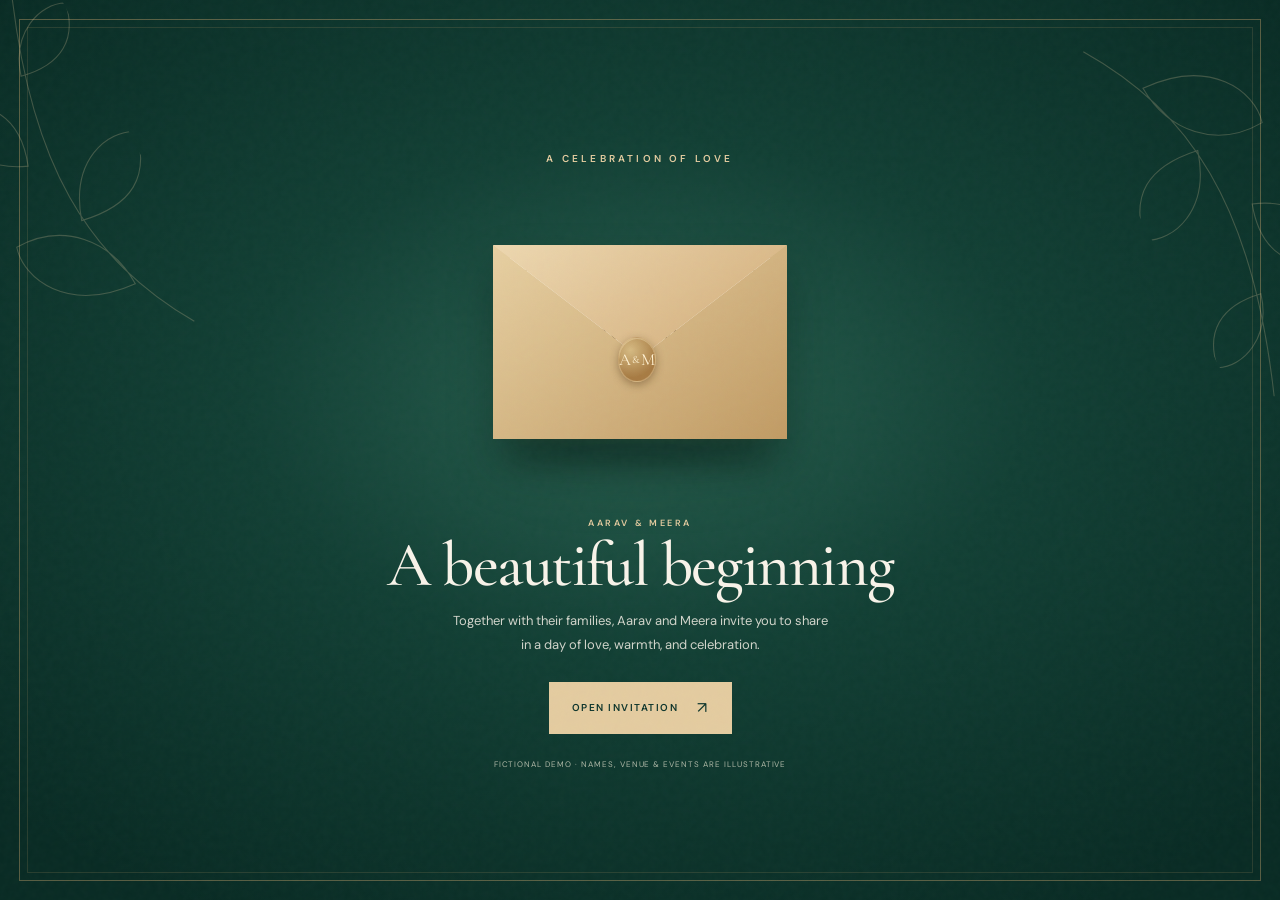
==== index.html @ 771c93e9 "first commit" ====
<!doctype html>
<html lang="en">
<head>
  <meta charset="UTF-8" />
  <meta name="viewport" content="width=device-width,initial-scale=1" />
  <meta name="theme-color" content="#123c32" />
  <meta name="description" content="A fictional luxury botanical wedding invitation demo for Aarav and Meera." />
  <title>Aarav &amp; Meera — Invitation Demo</title>
  <link rel="preconnect" href="https://fonts.googleapis.com" />
  <link rel="preconnect" href="https://fonts.gstatic.com" crossorigin />
  <link href="https://fonts.googleapis.com/css2?family=Cormorant+Garamond:ital,wght@0,400;0,500;0,600;1,400;1,500&family=DM+Sans:wght@400;500;600&display=swap" rel="stylesheet" />
  <link rel="stylesheet" href="styles.css" />
  <script src="script.js" defer></script>
</head>
<body>
  <div class="paper-grain" aria-hidden="true"></div>
  <main>
    <section class="intro" id="intro" aria-labelledby="intro-title">
      <div class="frame frame--outer" aria-hidden="true"></div><div class="frame frame--inner" aria-hidden="true"></div>
      <svg class="foliage foliage--left" viewBox="0 0 240 430" aria-hidden="true"><path d="M211 421C143 315 129 199 204 10M174 358c-77-4-102-57-93-90 55-2 91 38 93 90Zm-20-84c18-62 67-72 93-57-9 48-38 67-93 57Zm-24-76c-50-19-60-66-48-91 43 8 65 41 48 91Zm36-87c12-45 52-59 76-47-6 38-32 56-76 47Z" fill="none" stroke="currentColor" stroke-width="1.15"/></svg>
      <svg class="foliage foliage--right" viewBox="0 0 240 430" aria-hidden="true"><path d="M211 421C143 315 129 199 204 10M174 358c-77-4-102-57-93-90 55-2 91 38 93 90Zm-20-84c18-62 67-72 93-57-9 48-38 67-93 57Zm-24-76c-50-19-60-66-48-91 43 8 65 41 48 91Zm36-87c12-45 52-59 76-47-6 38-32 56-76 47Z" fill="none" stroke="currentColor" stroke-width="1.15"/></svg>
      <p class="eyebrow">A CELEBRATION OF LOVE</p>
      <div class="envelope-stage" aria-hidden="true"><div class="envelope" id="envelope"><div class="envelope-shadow"></div><div class="envelope-back"></div><div class="envelope-liner"></div><div class="letter"><div class="letter-inner"><span>THE WEDDING OF</span><strong>Aarav <i>&amp;</i> Meera</strong><small>12 · 12 · 2026</small><b>✦</b></div></div><div class="envelope-flap"></div><div class="envelope-front"></div><div class="wax-seal"><span>A</span><i>&amp;</i><span>M</span></div></div></div>
      <p class="intro-kicker">AARAV &amp; MEERA</p><h1 id="intro-title">A beautiful beginning</h1>
      <p class="intro-copy">Together with their families, Aarav and Meera invite you to share in a day of love, warmth, and celebration.</p>
      <button id="openBtn" class="button button--gold" type="button" aria-controls="invitation"><span>Open invitation</span><span class="button-arrow" aria-hidden="true">↗</span></button>
      <p class="demo-badge">Fictional demo · names, venue &amp; events are illustrative</p>
    </section>

    <section class="invitation" id="invitation" hidden aria-label="Fictional wedding invitation details">
      <header class="hero"><div class="hero-orbit" aria-hidden="true"></div><p class="eyebrow">WITH JOY IN OUR HEARTS</p><p class="hero-pretitle">THE WEDDING CELEBRATION OF</p><h2 tabindex="-1">Aarav <em>&amp;</em> Meera</h2><p class="hero-subtitle">joyfully invite you to celebrate a new beginning</p><div class="ornament" aria-hidden="true"><span></span>✦<span></span></div><p class="hero-date">SATURDAY · 12 DECEMBER 2026</p><p class="hero-venue">The Grand Courtyard <b>·</b> Jaipur, Rajasthan</p><a class="scroll-link" href="#details">Discover the celebration <span aria-hidden="true">↓</span></a></header>

      <section class="details" id="details" aria-labelledby="details-title"><div class="section-heading"><p class="eyebrow eyebrow--ink">SAVE THE DATE</p><h2 id="details-title">Counting down<br><i>to forever</i></h2></div><div class="countdown" aria-label="Countdown to fictional wedding day"><div><strong id="days">—</strong><span>Days</span></div><div><strong id="hours">—</strong><span>Hours</span></div><div><strong id="minutes">—</strong><span>Minutes</span></div><div><strong id="seconds">—</strong><span>Seconds</span></div></div><div class="detail-rule" aria-hidden="true"><span></span>✦<span></span></div>
        <div class="event-layout"><div class="event-intro"><p class="eyebrow eyebrow--ink">THE CELEBRATION</p><h3>An evening<br>in bloom.</h3><p>Gather with us beneath the Jaipur sky for a ceremony, a shared feast, and dancing into the night.</p><a class="button button--outline" href="https://www.google.com/maps/search/?api=1&amp;query=Jaipur+Rajasthan" target="_blank" rel="noopener noreferrer">View venue location <span aria-hidden="true">↗</span></a><p class="demo-note">Demo map opens a Jaipur search, not a confirmed venue.</p></div>
          <ol class="schedule" aria-label="Fictional event schedule"><li><time datetime="2026-12-12T15:30:00+05:30">03:30 PM</time><div><span class="schedule-mark" aria-hidden="true">✦</span><h4>Welcome refreshments</h4><p>The Courtyard Entrance</p></div></li><li><time datetime="2026-12-12T16:00:00+05:30">04:00 PM</time><div><span class="schedule-mark" aria-hidden="true">✿</span><h4>Wedding ceremony</h4><p>Garden Pavilion</p></div></li><li><time datetime="2026-12-12T19:00:00+05:30">07:00 PM</time><div><span class="schedule-mark" aria-hidden="true">✧</span><h4>Dinner &amp; dancing</h4><p>The Grand Courtyard</p></div></li></ol>
        </div>
      </section>
      <section class="rsvp" id="rsvp" aria-labelledby="rsvp-title"><svg class="rsvp-foliage" viewBox="0 0 240 430" aria-hidden="true"><path d="M211 421C143 315 129 199 204 10M174 358c-77-4-102-57-93-90 55-2 91 38 93 90Zm-20-84c18-62 67-72 93-57-9 48-38 67-93 57Zm-24-76c-50-19-60-66-48-91 43 8 65 41 48 91Zm36-87c12-45 52-59 76-47-6 38-32 56-76 47Z" fill="none" stroke="currentColor" stroke-width="1.15"/></svg><div class="rsvp-copy"><p class="eyebrow">KINDLY REPLY</p><h2 id="rsvp-title">Will you join us?</h2><p>We would be honoured to celebrate this beautiful moment with you.</p></div>
        <form id="rsvpForm" novalidate><div class="field"><label for="guestName">Your name</label><input id="guestName" name="guestName" autocomplete="name" placeholder="Enter your full name" maxlength="80" required /></div><div class="field"><label for="attendance">Attendance</label><select id="attendance" name="attendance" required><option value="">Select an option</option><option value="yes">Joyfully accepts</option><option value="no">Regretfully declines</option></select></div><div class="field"><label for="guestCount">Number of guests</label><select id="guestCount" name="guestCount"><option value="1">1 guest</option><option value="2">2 guests</option><option value="3">3 guests</option><option value="4">4 guests</option></select></div><button class="button button--gold" type="submit">Send demo RSVP <span aria-hidden="true">↗</span></button><p id="rsvpStatus" class="rsvp-status" aria-live="polite"></p><p class="demo-note demo-note--light">Demo only: confirmation appears in this browser. No RSVP is sent or stored.</p></form>
      </section>
      <footer><span>Made with love</span><strong>A <i>&amp;</i> M</strong><p>INVITATION CONCEPT · FICTIONAL DEMO CONTENT</p></footer>
    </section>
  </main>
</body>
</html>
---- styles.css ----
:root{--emerald-950:#092b24;--emerald-900:#0e352c;--emerald-800:#123f34;--ivory:#f8f3e9;--ink:#17362e;--ink-soft:#52655d;--gold:#c5a36b;--gold-pale:#e4cca0;--gold-deep:#98733e;--line:rgba(197,163,107,.42);--display:'Cormorant Garamond',Georgia,serif;--sans:'DM Sans',system-ui,sans-serif}*{box-sizing:border-box}html{scroll-behavior:smooth}body{min-width:320px;margin:0;background:var(--emerald-950);color:var(--ivory);font-family:var(--sans);overflow-x:hidden}button,input,select{font:inherit}button{cursor:pointer}button:focus-visible,a:focus-visible,input:focus-visible,select:focus-visible{outline:2px solid var(--gold-pale);outline-offset:4px}.paper-grain{background-image:url("data:image/svg+xml,%3Csvg viewBox='0 0 180 180' xmlns='http://www.w3.org/2000/svg'%3E%3Cfilter id='n'%3E%3CfeTurbulence type='fractalNoise' baseFrequency='.72' numOctaves='3' stitchTiles='stitch'/%3E%3C/filter%3E%3Crect width='100%25' height='100%25' filter='url(%23n)' opacity='.18'/%3E%3C/svg%3E");inset:0;opacity:.14;pointer-events:none;position:fixed;z-index:10}.intro{align-items:center;background:radial-gradient(ellipse 70% 65% at 50% 44%,#28604f 0%,var(--emerald-800) 44%,var(--emerald-950) 100%);display:flex;flex-direction:column;justify-content:center;min-height:100svh;overflow:hidden;padding:54px 26px 34px;position:relative;text-align:center}.frame{border:1px solid var(--line);inset:19px;pointer-events:none;position:absolute}.frame--inner{border-color:rgba(197,163,107,.16);inset:27px}.foliage{color:#e4cca0;opacity:.24;position:absolute;top:-21px;width:230px}.foliage--left{left:-88px;transform:rotate(-27deg)}.foliage--right{right:-88px;transform:rotate(152deg)}.eyebrow{color:var(--gold-pale);font-size:10px;font-weight:600;letter-spacing:.32em;line-height:1.5;margin:0;text-transform:uppercase}.envelope-stage{display:grid;height:325px;margin:5px 0 4px;perspective:1200px;place-items:center;width:min(440px,94vw);z-index:1}.envelope{filter:drop-shadow(0 26px 22px rgba(1,20,15,.35));height:194px;position:relative;transform-style:preserve-3d;transition:transform 1.1s cubic-bezier(.2,.8,.2,1);width:294px}.envelope-shadow{background:rgba(0,15,11,.3);border-radius:50%;bottom:-24px;filter:blur(10px);height:20px;left:8%;position:absolute;width:84%;transition:opacity .55s}.envelope-back{background:linear-gradient(135deg,#d7bd8f 0%,#b6915c 100%);border-radius:3px;inset:0;position:absolute}.envelope-liner{background:linear-gradient(135deg,#e9d4ac,#be9964);clip-path:polygon(0 0,100% 0,50% 67%);inset:0;position:absolute}.letter{background:var(--ivory);bottom:10px;box-shadow:0 5px 16px rgba(66,44,17,.22);display:grid;height:173px;left:17px;place-items:center;position:absolute;right:17px;transform:translateZ(2px);transition:transform 1.15s .38s cubic-bezier(.22,.8,.17,1);z-index:2}.letter-inner{align-items:center;border:1px solid rgba(151,111,59,.52);color:#4e402d;display:flex;flex-direction:column;gap:8px;height:84%;justify-content:center;padding:10px;width:89%}.letter-inner span,.letter-inner small{font-size:8px;letter-spacing:.2em}.letter-inner strong{font-family:var(--display);font-size:29px;font-weight:500;line-height:.85;white-space:nowrap}.letter-inner i,footer i{color:var(--gold-deep);font-style:normal}.letter-inner b{color:var(--gold-deep);font-size:10px;font-weight:400}.envelope-front{background:linear-gradient(143deg,#e7d0a2,#c19b64);clip-path:polygon(0 0,50% 58%,100% 0,100% 100%,0 100%);inset:0;position:absolute;z-index:4}.envelope-flap{backface-visibility:hidden;background:linear-gradient(145deg,#edd8b0,#ca9f68);clip-path:polygon(0 0,100% 0,50% 58%);inset:0;position:absolute;transform-origin:top;transition:transform .78s cubic-bezier(.3,.72,.2,1),z-index 0s .5s;z-index:5}.wax-seal{align-items:center;background:radial-gradient(circle at 32% 28%,#d6ba82,#a77b43 70%);border:1px solid rgba(255,236,193,.3);border-radius:50%;box-shadow:0 3px 8px rgba(68,43,15,.4),inset 0 1px rgba(255,241,202,.35);color:#fff1d1;display:flex;font-family:var(--display);font-size:17px;gap:1px;height:45px;justify-content:center;left:calc(50% - 22px);position:absolute;top:92px;transition:opacity .24s,transform .5s;z-index:6}.wax-seal i{font-size:11px;font-style:normal}.envelope.open{transform:translateY(34px) rotateX(2deg)}.envelope.open .envelope-flap{transform:rotateX(180deg);z-index:1}.envelope.open .wax-seal{opacity:0;transform:scale(.75)}.envelope.open .letter{transform:translate3d(0,-126px,20px)}.envelope.open .envelope-shadow{opacity:.6}.intro-kicker{color:var(--gold-pale);font-size:9px;font-weight:600;letter-spacing:.29em;margin:0 0 8px}.intro h1,.hero h2,.section-heading h2,.rsvp h2,.event-intro h3{font-family:var(--display);font-weight:500}.intro h1{font-size:clamp(39px,6vw,63px);letter-spacing:-.025em;line-height:.9;margin:0}.intro-copy{color:rgba(248,243,233,.83);font-size:13px;line-height:1.85;margin:15px auto 25px;max-width:382px}.button{align-items:center;border:1px solid var(--gold-pale);display:inline-flex;font-size:10px;font-weight:600;gap:19px;justify-content:center;letter-spacing:.15em;min-height:52px;padding:13px 22px;text-decoration:none;text-transform:uppercase;transition:background .25s,color .25s,transform .25s}.button:hover{transform:translateY(-3px)}.button--gold{background:var(--gold-pale);color:var(--emerald-900)}.button--gold:hover{background:#f1dbaf}.button-arrow{font-size:16px;font-weight:400;line-height:0}.demo-badge{color:rgba(224,224,204,.76);font-size:8px;letter-spacing:.12em;margin:25px 0 0;text-transform:uppercase}.invitation{animation:invitation-in .65s ease-out both}@keyframes invitation-in{from{opacity:0;transform:translateY(10px)}to{opacity:1;transform:translateY(0)}}.hero{align-items:center;background:radial-gradient(ellipse at 50% 43%,#285e4e 0%,var(--emerald-800) 47%,var(--emerald-950) 100%);display:flex;flex-direction:column;isolation:isolate;justify-content:center;min-height:100svh;overflow:hidden;padding:100px 30px 74px;position:relative;text-align:center}.hero:before{border:1px solid var(--line);content:"";inset:22px;pointer-events:none;position:absolute}.hero-orbit{border:1px solid rgba(223,198,148,.18);border-radius:50%;height:min(700px,80vw);position:absolute;width:min(700px,80vw);z-index:-1}.hero-orbit:after,.hero-orbit:before{border:1px solid rgba(223,198,148,.12);border-radius:50%;content:"";inset:9%;position:absolute}.hero .eyebrow{margin-bottom:46px}.hero-pretitle{color:var(--gold-pale);font-size:9px;letter-spacing:.3em;margin:0}.hero h2{font-size:clamp(65px,11vw,148px);letter-spacing:-.055em;line-height:.78;margin:19px 0 14px}.hero h2 em{color:var(--gold);font-style:normal;font-weight:400}.hero-subtitle{font-family:var(--display);font-size:clamp(20px,2.3vw,28px);font-style:italic;margin:0}.ornament,.detail-rule{align-items:center;color:var(--gold);display:flex;gap:12px;margin:32px 0}.ornament span,.detail-rule span{background:currentColor;height:1px;width:47px}.hero-date{font-size:11px;font-weight:600;letter-spacing:.19em;margin:0}.hero-venue{color:rgba(248,243,233,.78);font-size:13px;margin:11px 0 0}.hero-venue b{color:var(--gold);font-size:17px;padding:0 5px}.scroll-link{color:var(--gold-pale);font-size:10px;letter-spacing:.18em;margin-top:55px;text-decoration:none;text-underline-offset:7px;text-transform:uppercase}.scroll-link span{font-size:14px;margin-left:5px}.details{background:var(--ivory);color:var(--ink);padding:116px max(25px,calc((100vw - 1120px)/2)) 108px}.section-heading{text-align:center}.eyebrow--ink{color:var(--gold-deep)}.section-heading h2{font-size:clamp(45px,6vw,73px);letter-spacing:-.035em;line-height:.78;margin:17px 0 0}.section-heading h2 i{color:var(--gold-deep);font-weight:400}.countdown{display:grid;gap:clamp(9px,3.6vw,52px);grid-template-columns:repeat(4,1fr);margin:58px auto 47px;max-width:760px}.countdown div{align-items:center;display:flex;flex-direction:column;gap:10px;min-width:0}.countdown strong{font-family:var(--display);font-size:clamp(43px,7.2vw,81px);font-weight:500;line-height:.7}.countdown span{font-size:9px;font-weight:600;letter-spacing:.16em;text-transform:uppercase}.detail-rule{color:var(--gold-deep);justify-content:center;margin:0 auto 79px}.detail-rule span{width:54px}.event-layout{align-items:center;display:grid;gap:clamp(45px,8vw,120px);grid-template-columns:minmax(220px,.85fr) minmax(320px,1.15fr);max-width:950px;margin:auto}.event-intro h3{font-size:clamp(42px,5.1vw,63px);letter-spacing:-.04em;line-height:.78;margin:13px 0 22px}.event-intro>p:not(.demo-note){color:var(--ink-soft);font-size:13px;line-height:1.8;margin:0 0 27px;max-width:310px}.button--outline{border-color:rgba(45,67,53,.65);color:var(--ink);font-size:9px;gap:15px}.button--outline:hover{background:var(--emerald-800);border-color:var(--emerald-800);color:var(--ivory)}.demo-note{color:#867963;font-size:10px;line-height:1.6;margin:14px 0 0}.schedule{border-left:1px solid rgba(159,119,65,.43);list-style:none;margin:0;padding:0 0 0 31px}.schedule li{align-items:flex-start;display:grid;gap:22px;grid-template-columns:76px 1fr;padding:0 0 39px;position:relative}.schedule li:last-child{padding-bottom:0}.schedule li:before{background:var(--ivory);border:1px solid var(--gold-deep);border-radius:50%;content:"";height:9px;left:-36px;position:absolute;top:4px;width:9px}.schedule time{color:var(--gold-deep);font-size:10px;font-weight:600;letter-spacing:.08em;padding-top:3px}.schedule-mark{color:var(--gold-deep);font-size:15px}.schedule h4{font-family:var(--display);font-size:30px;font-weight:500;line-height:.95;margin:5px 0 7px}.schedule p{color:var(--ink-soft);font-size:12px;margin:0}.rsvp{background:radial-gradient(ellipse 78% 85% at 80% 36%,#245747,var(--emerald-900) 65%);isolation:isolate;overflow:hidden;padding:115px max(25px,calc((100vw - 940px)/2)) 121px;position:relative}.rsvp:before{border:1px solid var(--line);content:"";inset:23px;pointer-events:none;position:absolute}.rsvp-foliage{bottom:-178px;color:#dcbf86;opacity:.17;position:absolute;right:-69px;transform:rotate(-31deg);width:350px;z-index:-1}.rsvp-copy{text-align:center}.rsvp h2{font-size:clamp(49px,6vw,77px);letter-spacing:-.04em;line-height:.8;margin:17px 0 17px}.rsvp-copy>p:last-child{color:rgba(248,243,233,.8);font-size:13px;line-height:1.75;margin:0 auto;max-width:340px}.rsvp form{display:flex;flex-direction:column;gap:20px;margin:39px auto 0;max-width:450px}.field{display:flex;flex-direction:column;gap:9px;text-align:left}.field label{color:var(--gold-pale);font-size:9px;font-weight:600;letter-spacing:.16em;text-transform:uppercase}input,select{appearance:none;background:rgba(255,255,255,.055);border:1px solid rgba(226,206,165,.55);border-radius:0;color:var(--ivory);min-height:52px;outline-offset:3px;padding:13px 15px;width:100%}select{background-image:linear-gradient(45deg,transparent 50%,var(--gold-pale) 50%),linear-gradient(135deg,var(--gold-pale) 50%,transparent 50%);background-position:calc(100% - 19px) 22px,calc(100% - 14px) 22px;background-repeat:no-repeat;background-size:5px 5px,5px 5px;padding-right:38px}select option{background:var(--emerald-900);color:var(--ivory)}input::placeholder{color:rgba(248,243,233,.55)}form .button{margin-top:4px}.rsvp-status{color:#f4ddb1;font-size:12px;line-height:1.5;margin:0;min-height:18px;text-align:center}.demo-note--light{color:rgba(230,231,215,.7);margin:-6px auto 0;max-width:330px;text-align:center}footer{align-items:center;background:#08271f;display:flex;flex-direction:column;gap:10px;padding:54px 20px 67px;text-align:center}footer span{font-family:var(--display);font-size:21px;font-style:italic}footer strong{font-family:var(--display);font-size:59px;font-weight:400;line-height:1}footer p{color:rgba(225,229,211,.64);font-size:9px;letter-spacing:.15em;margin:7px 0 0}@media (max-width:600px){.intro{padding:48px 24px 26px}.frame{inset:12px}.frame--inner{inset:19px}.foliage{width:178px}.foliage--left{left:-78px}.foliage--right{right:-78px}.envelope-stage{height:297px;margin-top:-2px}.envelope{transform:scale(.89)}.envelope.open{transform:scale(.89) translateY(34px) rotateX(2deg)}.intro-copy{margin-bottom:21px}.demo-badge{line-height:1.7;margin-top:19px;max-width:265px}.hero{padding:90px 28px 63px}.hero:before{inset:14px}.hero-orbit{height:82vw;width:82vw}.hero .eyebrow{margin-bottom:35px}.hero-pretitle{font-size:8px}.hero h2{font-size:clamp(61px,19.5vw,86px);line-height:.76}.hero-subtitle{font-size:20px}.hero-date{font-size:9px;letter-spacing:.15em}.hero-venue{font-size:12px}.scroll-link{margin-top:44px}.details{padding:86px 22px}.countdown{gap:6px;margin:49px 0 42px}.countdown strong{font-size:clamp(40px,13vw,58px)}.countdown span{font-size:7px;letter-spacing:.12em}.detail-rule{margin-bottom:59px}.event-layout{grid-template-columns:1fr}.event-intro{text-align:center}.event-intro>p:not(.demo-note){margin-left:auto;margin-right:auto}.schedule{margin:4px 0 0;padding-left:26px}.schedule li{gap:13px;grid-template-columns:70px 1fr;padding-bottom:32px}.schedule li:before{left:-31px}.schedule h4{font-size:27px}.rsvp{padding:87px 24px 92px}.rsvp:before{inset:14px}.rsvp-foliage{bottom:-205px;right:-135px;width:315px}}@media (min-width:601px) and (max-width:850px){.event-layout{gap:55px}.details{padding-left:45px;padding-right:45px}}@media (min-width:1100px){.intro h1{font-size:63px}.envelope-stage{height:342px}.details{padding-top:135px;padding-bottom:128px}}@media (prefers-reduced-motion:reduce){html{scroll-behavior:auto}*,*:before,*:after{animation-duration:.01ms!important;animation-iteration-count:1!important;scroll-behavior:auto!important;transition-duration:.01ms!important}}[hidden]{display:none!important}
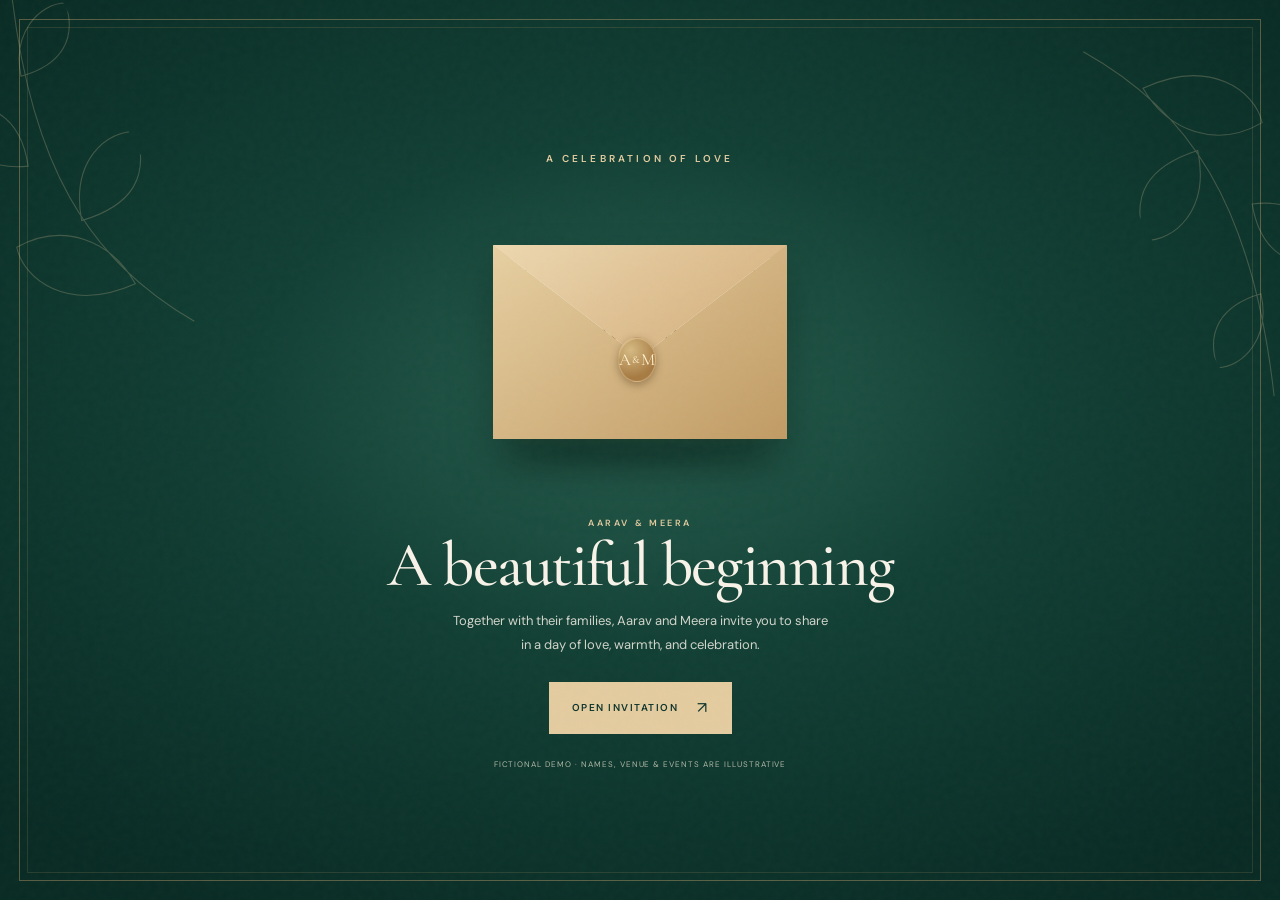
==== commit a6fc1dc4: "update animations and fixes" ====
--- a/index.html
+++ b/index.html
@@ -10,6 +10,7 @@
   <link rel="preconnect" href="https://fonts.gstatic.com" crossorigin />
   <link href="https://fonts.googleapis.com/css2?family=Cormorant+Garamond:ital,wght@0,400;0,500;0,600;1,400;1,500&family=DM+Sans:wght@400;500;600&display=swap" rel="stylesheet" />
   <link rel="stylesheet" href="styles.css" />
+  <link rel="stylesheet" href="envelope.css" />
   <script src="script.js" defer></script>
 </head>
 <body>
@@ -30,7 +31,7 @@
     <section class="invitation" id="invitation" hidden aria-label="Fictional wedding invitation details">
       <header class="hero"><div class="hero-orbit" aria-hidden="true"></div><p class="eyebrow">WITH JOY IN OUR HEARTS</p><p class="hero-pretitle">THE WEDDING CELEBRATION OF</p><h2 tabindex="-1">Aarav <em>&amp;</em> Meera</h2><p class="hero-subtitle">joyfully invite you to celebrate a new beginning</p><div class="ornament" aria-hidden="true"><span></span>✦<span></span></div><p class="hero-date">SATURDAY · 12 DECEMBER 2026</p><p class="hero-venue">The Grand Courtyard <b>·</b> Jaipur, Rajasthan</p><a class="scroll-link" href="#details">Discover the celebration <span aria-hidden="true">↓</span></a></header>
 
-      <section class="details" id="details" aria-labelledby="details-title"><div class="section-heading"><p class="eyebrow eyebrow--ink">SAVE THE DATE</p><h2 id="details-title">Counting down<br><i>to forever</i></h2></div><div class="countdown" aria-label="Countdown to fictional wedding day"><div><strong id="days">—</strong><span>Days</span></div><div><strong id="hours">—</strong><span>Hours</span></div><div><strong id="minutes">—</strong><span>Minutes</span></div><div><strong id="seconds">—</strong><span>Seconds</span></div></div><div class="detail-rule" aria-hidden="true"><span></span>✦<span></span></div>
+      <section class="details" id="details" aria-labelledby="details-title"><div class="section-heading"><p class="eyebrow eyebrow--ink">SAVE THE DATE</p><h2 id="details-title">Counting down<br><i>to forever</i></h2></div><div class="countdown" aria-label="Countdown to fictional wedding day"><div class="countdown-item"><strong id="days">—</strong><span>Days</span></div><div class="countdown-item"><strong id="hours">—</strong><span>Hours</span></div><div class="countdown-item"><strong id="minutes">—</strong><span>Minutes</span></div><div class="countdown-item"><strong id="seconds">—</strong><span>Seconds</span></div></div><div class="detail-rule" aria-hidden="true"><span></span>✦<span></span></div>
         <div class="event-layout"><div class="event-intro"><p class="eyebrow eyebrow--ink">THE CELEBRATION</p><h3>An evening<br>in bloom.</h3><p>Gather with us beneath the Jaipur sky for a ceremony, a shared feast, and dancing into the night.</p><a class="button button--outline" href="https://www.google.com/maps/search/?api=1&amp;query=Jaipur+Rajasthan" target="_blank" rel="noopener noreferrer">View venue location <span aria-hidden="true">↗</span></a><p class="demo-note">Demo map opens a Jaipur search, not a confirmed venue.</p></div>
           <ol class="schedule" aria-label="Fictional event schedule"><li><time datetime="2026-12-12T15:30:00+05:30">03:30 PM</time><div><span class="schedule-mark" aria-hidden="true">✦</span><h4>Welcome refreshments</h4><p>The Courtyard Entrance</p></div></li><li><time datetime="2026-12-12T16:00:00+05:30">04:00 PM</time><div><span class="schedule-mark" aria-hidden="true">✿</span><h4>Wedding ceremony</h4><p>Garden Pavilion</p></div></li><li><time datetime="2026-12-12T19:00:00+05:30">07:00 PM</time><div><span class="schedule-mark" aria-hidden="true">✧</span><h4>Dinner &amp; dancing</h4><p>The Grand Courtyard</p></div></li></ol>
         </div>
--- a/envelope.css
+++ b/envelope.css
@@ -0,0 +1,53 @@
+/* Keep the completed, scrollable invitation within the actual viewport at 320px. */
+html, body { min-width:0; }
+
+/* The envelope is a single, centered component. Only its own layers animate. */
+.envelope { transform-origin:50% 50%; }
+.envelope-back { z-index:1; }
+.envelope-liner { z-index:2; }
+.letter {
+  transform:translateY(0);
+  transition:transform .82s .72s cubic-bezier(.2,.78,.2,1), z-index 0s .72s;
+  z-index:3;
+}
+.envelope-front {
+  transform-origin:50% 100%;
+  transition:opacity .28s 1.45s ease, transform .52s 1.38s cubic-bezier(.22,.75,.2,1), z-index 0s 1.9s;
+  z-index:4;
+}
+.envelope-flap {
+  transform-origin:50% 0;
+  transition:transform .72s .08s cubic-bezier(.25,.75,.25,1), z-index 0s .8s;
+  z-index:6;
+}
+.wax-seal {
+  transition:opacity .2s ease, transform .32s cubic-bezier(.2,.8,.2,1);
+  z-index:7;
+}
+
+.envelope.open { transform:none; }
+.envelope.open .envelope-flap { transform:rotateX(180deg); z-index:1; }
+.envelope.open .wax-seal { opacity:0; transform:scale(.82); }
+.envelope.open .letter { transform:translateY(-122px); z-index:8; }
+.envelope.open .envelope-front { opacity:0; transform:translateY(26px); z-index:1; }
+.envelope.open .envelope-back,
+.envelope.open .envelope-liner { opacity:.2; transition:opacity .3s 1.42s ease; }
+.envelope.open .envelope-shadow { opacity:.48; transition:opacity .3s 1.42s ease; }
+
+/* Countdown cells use separate, stable line boxes for every number and label. */
+.countdown { align-items:start; gap:clamp(10px,3.6vw,52px); }
+.countdown .countdown-item { align-items:center; display:flex; flex-direction:column; gap:13px; min-width:0; text-align:center; }
+.countdown .countdown-item strong { display:block; font-variant-numeric:tabular-nums; line-height:1; min-height:1em; white-space:nowrap; }
+.countdown .countdown-item span { display:block; line-height:1.2; min-height:1.2em; white-space:nowrap; }
+
+@media (max-width:600px) {
+  .envelope.open { transform:scale(.89); }
+  .envelope.open .letter { transform:translateY(-122px); }
+  .countdown .countdown-item { gap:10px; }
+  .countdown .countdown-item strong { line-height:1.05; }
+  .countdown .countdown-item span { letter-spacing:.08em; line-height:1.3; }
+}
+
+@media (prefers-reduced-motion:reduce) {
+  .envelope.open .letter { transform:translateY(-122px); }
+}
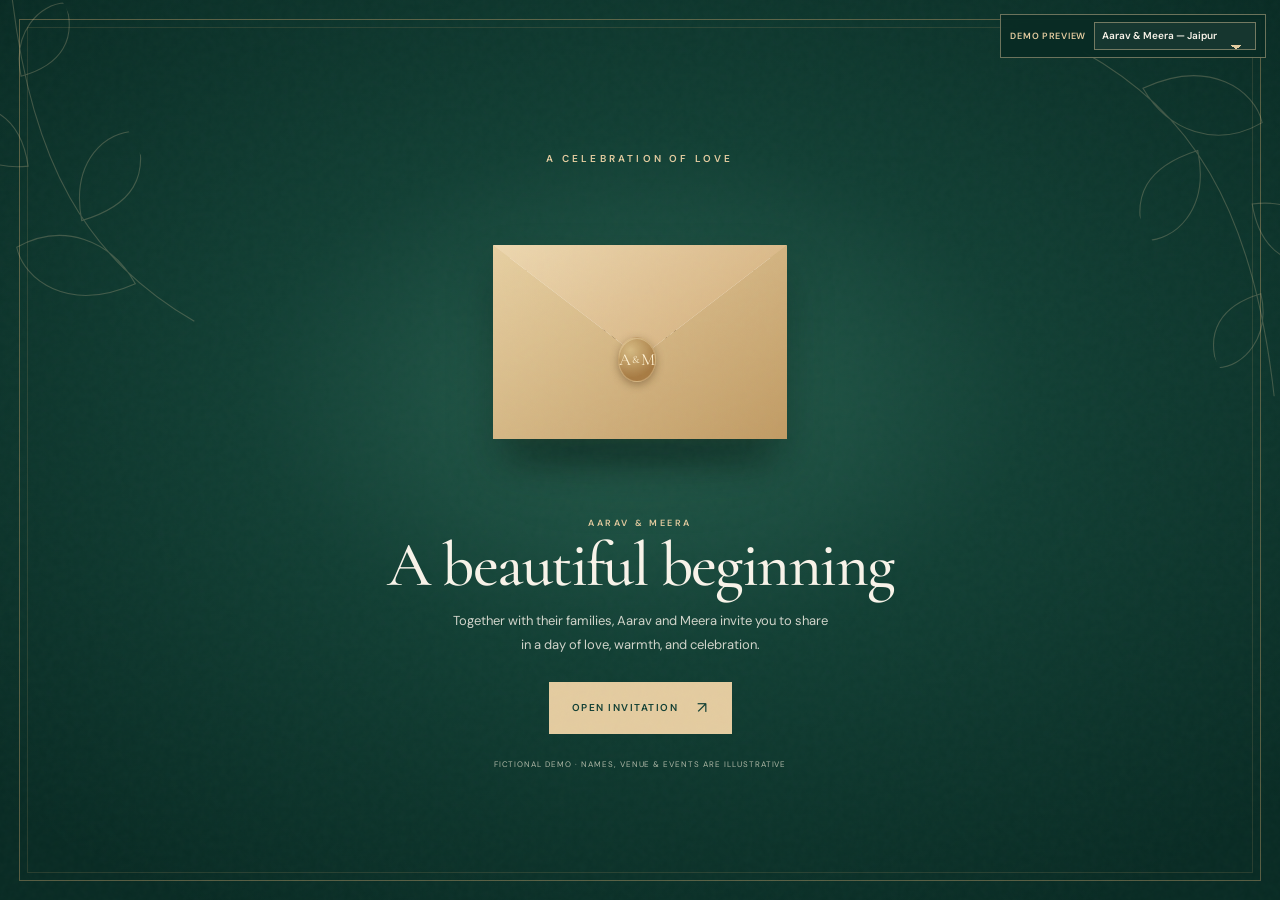
==== commit 32bab085: "update code for multiple user and database." ====
--- a/index.html
+++ b/index.html
@@ -1,5 +1,6 @@
 <!doctype html>
 <html lang="en">
+
 <head>
   <meta charset="UTF-8" />
   <meta name="viewport" content="width=device-width,initial-scale=1" />
@@ -8,39 +9,159 @@
   <title>Aarav &amp; Meera — Invitation Demo</title>
   <link rel="preconnect" href="https://fonts.googleapis.com" />
   <link rel="preconnect" href="https://fonts.gstatic.com" crossorigin />
-  <link href="https://fonts.googleapis.com/css2?family=Cormorant+Garamond:ital,wght@0,400;0,500;0,600;1,400;1,500&family=DM+Sans:wght@400;500;600&display=swap" rel="stylesheet" />
+  <link
+    href="https://fonts.googleapis.com/css2?family=Cormorant+Garamond:ital,wght@0,400;0,500;0,600;1,400;1,500&family=DM+Sans:wght@400;500;600&display=swap"
+    rel="stylesheet" />
   <link rel="stylesheet" href="styles.css" />
   <link rel="stylesheet" href="envelope.css" />
+  <link rel="stylesheet" href="config.css" />
+  <script src="invitation.config.js" defer></script>
   <script src="script.js" defer></script>
 </head>
+
 <body>
   <div class="paper-grain" aria-hidden="true"></div>
+  <aside class="demo-switcher" aria-label="Local demo preview">
+    <label for="demoInvitation">Demo preview</label>
+    <select id="demoInvitation"></select>
+  </aside>
   <main>
     <section class="intro" id="intro" aria-labelledby="intro-title">
-      <div class="frame frame--outer" aria-hidden="true"></div><div class="frame frame--inner" aria-hidden="true"></div>
-      <svg class="foliage foliage--left" viewBox="0 0 240 430" aria-hidden="true"><path d="M211 421C143 315 129 199 204 10M174 358c-77-4-102-57-93-90 55-2 91 38 93 90Zm-20-84c18-62 67-72 93-57-9 48-38 67-93 57Zm-24-76c-50-19-60-66-48-91 43 8 65 41 48 91Zm36-87c12-45 52-59 76-47-6 38-32 56-76 47Z" fill="none" stroke="currentColor" stroke-width="1.15"/></svg>
-      <svg class="foliage foliage--right" viewBox="0 0 240 430" aria-hidden="true"><path d="M211 421C143 315 129 199 204 10M174 358c-77-4-102-57-93-90 55-2 91 38 93 90Zm-20-84c18-62 67-72 93-57-9 48-38 67-93 57Zm-24-76c-50-19-60-66-48-91 43 8 65 41 48 91Zm36-87c12-45 52-59 76-47-6 38-32 56-76 47Z" fill="none" stroke="currentColor" stroke-width="1.15"/></svg>
+      <div class="frame frame--outer" aria-hidden="true"></div>
+      <div class="frame frame--inner" aria-hidden="true"></div>
+      <svg class="foliage foliage--left" viewBox="0 0 240 430" aria-hidden="true">
+        <path
+          d="M211 421C143 315 129 199 204 10M174 358c-77-4-102-57-93-90 55-2 91 38 93 90Zm-20-84c18-62 67-72 93-57-9 48-38 67-93 57Zm-24-76c-50-19-60-66-48-91 43 8 65 41 48 91Zm36-87c12-45 52-59 76-47-6 38-32 56-76 47Z"
+          fill="none" stroke="currentColor" stroke-width="1.15" />
+      </svg>
+      <svg class="foliage foliage--right" viewBox="0 0 240 430" aria-hidden="true">
+        <path
+          d="M211 421C143 315 129 199 204 10M174 358c-77-4-102-57-93-90 55-2 91 38 93 90Zm-20-84c18-62 67-72 93-57-9 48-38 67-93 57Zm-24-76c-50-19-60-66-48-91 43 8 65 41 48 91Zm36-87c12-45 52-59 76-47-6 38-32 56-76 47Z"
+          fill="none" stroke="currentColor" stroke-width="1.15" />
+      </svg>
       <p class="eyebrow">A CELEBRATION OF LOVE</p>
-      <div class="envelope-stage" aria-hidden="true"><div class="envelope" id="envelope"><div class="envelope-shadow"></div><div class="envelope-back"></div><div class="envelope-liner"></div><div class="letter"><div class="letter-inner"><span>THE WEDDING OF</span><strong>Aarav <i>&amp;</i> Meera</strong><small>12 · 12 · 2026</small><b>✦</b></div></div><div class="envelope-flap"></div><div class="envelope-front"></div><div class="wax-seal"><span>A</span><i>&amp;</i><span>M</span></div></div></div>
-      <p class="intro-kicker">AARAV &amp; MEERA</p><h1 id="intro-title">A beautiful beginning</h1>
-      <p class="intro-copy">Together with their families, Aarav and Meera invite you to share in a day of love, warmth, and celebration.</p>
-      <button id="openBtn" class="button button--gold" type="button" aria-controls="invitation"><span>Open invitation</span><span class="button-arrow" aria-hidden="true">↗</span></button>
+      <div class="envelope-stage" aria-hidden="true">
+        <div class="envelope" id="envelope">
+          <div class="envelope-shadow"></div>
+          <div class="envelope-back"></div>
+          <div class="envelope-liner"></div>
+          <div class="letter">
+            <div class="letter-inner"><span>THE WEDDING OF</span><strong>Aarav <i>&amp;</i> Meera</strong><small>12 · 12
+                · 2026</small><b>✦</b></div>
+          </div>
+          <div class="envelope-flap"></div>
+          <div class="envelope-front"></div>
+          <div class="wax-seal"><span>A</span><i>&amp;</i><span>M</span></div>
+        </div>
+      </div>
+      <p class="intro-kicker">AARAV &amp; MEERA</p>
+      <h1 id="intro-title">A beautiful beginning</h1>
+      <p class="intro-copy">Together with their families, Aarav and Meera invite you to share in a day of love, warmth,
+        and celebration.</p>
+      <button id="openBtn" class="button button--gold" type="button" aria-controls="invitation"><span>Open
+          invitation</span><span class="button-arrow" aria-hidden="true">↗</span></button>
       <p class="demo-badge">Fictional demo · names, venue &amp; events are illustrative</p>
     </section>
 
     <section class="invitation" id="invitation" hidden aria-label="Fictional wedding invitation details">
-      <header class="hero"><div class="hero-orbit" aria-hidden="true"></div><p class="eyebrow">WITH JOY IN OUR HEARTS</p><p class="hero-pretitle">THE WEDDING CELEBRATION OF</p><h2 tabindex="-1">Aarav <em>&amp;</em> Meera</h2><p class="hero-subtitle">joyfully invite you to celebrate a new beginning</p><div class="ornament" aria-hidden="true"><span></span>✦<span></span></div><p class="hero-date">SATURDAY · 12 DECEMBER 2026</p><p class="hero-venue">The Grand Courtyard <b>·</b> Jaipur, Rajasthan</p><a class="scroll-link" href="#details">Discover the celebration <span aria-hidden="true">↓</span></a></header>
+      <header class="hero">
+        <div class="hero-orbit" aria-hidden="true"></div>
+        <p class="eyebrow">WITH JOY IN OUR HEARTS</p>
+        <p class="hero-pretitle">THE WEDDING CELEBRATION OF</p>
+        <h2 tabindex="-1">Aarav <em>&amp;</em> Meera</h2>
+        <p class="hero-subtitle">joyfully invite you to celebrate a new beginning</p>
+        <div class="ornament" aria-hidden="true"><span></span>✦<span></span></div>
+        <p class="hero-date">SATURDAY · 12 DECEMBER 2026</p>
+        <p class="hero-venue">The Grand Courtyard <b>·</b> Jaipur, Rajasthan</p><a class="scroll-link"
+          href="#details">Discover the celebration <span aria-hidden="true">↓</span></a>
+      </header>
 
-      <section class="details" id="details" aria-labelledby="details-title"><div class="section-heading"><p class="eyebrow eyebrow--ink">SAVE THE DATE</p><h2 id="details-title">Counting down<br><i>to forever</i></h2></div><div class="countdown" aria-label="Countdown to fictional wedding day"><div class="countdown-item"><strong id="days">—</strong><span>Days</span></div><div class="countdown-item"><strong id="hours">—</strong><span>Hours</span></div><div class="countdown-item"><strong id="minutes">—</strong><span>Minutes</span></div><div class="countdown-item"><strong id="seconds">—</strong><span>Seconds</span></div></div><div class="detail-rule" aria-hidden="true"><span></span>✦<span></span></div>
-        <div class="event-layout"><div class="event-intro"><p class="eyebrow eyebrow--ink">THE CELEBRATION</p><h3>An evening<br>in bloom.</h3><p>Gather with us beneath the Jaipur sky for a ceremony, a shared feast, and dancing into the night.</p><a class="button button--outline" href="https://www.google.com/maps/search/?api=1&amp;query=Jaipur+Rajasthan" target="_blank" rel="noopener noreferrer">View venue location <span aria-hidden="true">↗</span></a><p class="demo-note">Demo map opens a Jaipur search, not a confirmed venue.</p></div>
-          <ol class="schedule" aria-label="Fictional event schedule"><li><time datetime="2026-12-12T15:30:00+05:30">03:30 PM</time><div><span class="schedule-mark" aria-hidden="true">✦</span><h4>Welcome refreshments</h4><p>The Courtyard Entrance</p></div></li><li><time datetime="2026-12-12T16:00:00+05:30">04:00 PM</time><div><span class="schedule-mark" aria-hidden="true">✿</span><h4>Wedding ceremony</h4><p>Garden Pavilion</p></div></li><li><time datetime="2026-12-12T19:00:00+05:30">07:00 PM</time><div><span class="schedule-mark" aria-hidden="true">✧</span><h4>Dinner &amp; dancing</h4><p>The Grand Courtyard</p></div></li></ol>
+      <section class="details" id="details" aria-labelledby="details-title">
+        <div class="section-heading">
+          <p class="eyebrow eyebrow--ink">SAVE THE DATE</p>
+          <h2 id="details-title">Counting down<br><i>to forever</i></h2>
+        </div>
+        <div class="countdown" aria-label="Countdown to fictional wedding day">
+          <div class="countdown-item"><strong id="days">—</strong><span>Days</span></div>
+          <div class="countdown-item"><strong id="hours">—</strong><span>Hours</span></div>
+          <div class="countdown-item"><strong id="minutes">—</strong><span>Minutes</span></div>
+          <div class="countdown-item"><strong id="seconds">—</strong><span>Seconds</span></div>
+        </div>
+        <div class="detail-rule" aria-hidden="true"><span></span>✦<span></span></div>
+        <div class="event-layout">
+          <div class="event-intro">
+            <p class="eyebrow eyebrow--ink">THE CELEBRATION</p>
+            <h3>An evening<br>in bloom.</h3>
+            <p>Gather with us beneath the Jaipur sky for a ceremony, a shared feast, and dancing into the night.</p><a
+              id="venueLink" class="button button--outline"
+              href="https://www.google.com/maps/search/?api=1&amp;query=Jaipur+Rajasthan" target="_blank"
+              rel="noopener noreferrer">View venue location <span aria-hidden="true">↗</span></a>
+            <p id="venueNote" class="demo-note">Demo map opens a Jaipur search, not a confirmed venue.</p>
+          </div>
+          <ol id="eventSchedule" class="schedule" aria-label="Fictional event schedule">
+            <li><time datetime="2026-12-12T15:30:00+05:30">03:30 PM</time>
+              <div><span class="schedule-mark" aria-hidden="true">✦</span>
+                <h4>Welcome refreshments</h4>
+                <p>The Courtyard Entrance</p>
+              </div>
+            </li>
+            <li><time datetime="2026-12-12T16:00:00+05:30">04:00 PM</time>
+              <div><span class="schedule-mark" aria-hidden="true">✿</span>
+                <h4>Wedding ceremony</h4>
+                <p>Garden Pavilion</p>
+              </div>
+            </li>
+            <li><time datetime="2026-12-12T19:00:00+05:30">07:00 PM</time>
+              <div><span class="schedule-mark" aria-hidden="true">✧</span>
+                <h4>Dinner &amp; dancing</h4>
+                <p>The Grand Courtyard</p>
+              </div>
+            </li>
+          </ol>
         </div>
       </section>
-      <section class="rsvp" id="rsvp" aria-labelledby="rsvp-title"><svg class="rsvp-foliage" viewBox="0 0 240 430" aria-hidden="true"><path d="M211 421C143 315 129 199 204 10M174 358c-77-4-102-57-93-90 55-2 91 38 93 90Zm-20-84c18-62 67-72 93-57-9 48-38 67-93 57Zm-24-76c-50-19-60-66-48-91 43 8 65 41 48 91Zm36-87c12-45 52-59 76-47-6 38-32 56-76 47Z" fill="none" stroke="currentColor" stroke-width="1.15"/></svg><div class="rsvp-copy"><p class="eyebrow">KINDLY REPLY</p><h2 id="rsvp-title">Will you join us?</h2><p>We would be honoured to celebrate this beautiful moment with you.</p></div>
-        <form id="rsvpForm" novalidate><div class="field"><label for="guestName">Your name</label><input id="guestName" name="guestName" autocomplete="name" placeholder="Enter your full name" maxlength="80" required /></div><div class="field"><label for="attendance">Attendance</label><select id="attendance" name="attendance" required><option value="">Select an option</option><option value="yes">Joyfully accepts</option><option value="no">Regretfully declines</option></select></div><div class="field"><label for="guestCount">Number of guests</label><select id="guestCount" name="guestCount"><option value="1">1 guest</option><option value="2">2 guests</option><option value="3">3 guests</option><option value="4">4 guests</option></select></div><button class="button button--gold" type="submit">Send demo RSVP <span aria-hidden="true">↗</span></button><p id="rsvpStatus" class="rsvp-status" aria-live="polite"></p><p class="demo-note demo-note--light">Demo only: confirmation appears in this browser. No RSVP is sent or stored.</p></form>
+      <section class="rsvp" id="rsvp" aria-labelledby="rsvp-title"><svg class="rsvp-foliage" viewBox="0 0 240 430"
+          aria-hidden="true">
+          <path
+            d="M211 421C143 315 129 199 204 10M174 358c-77-4-102-57-93-90 55-2 91 38 93 90Zm-20-84c18-62 67-72 93-57-9 48-38 67-93 57Zm-24-76c-50-19-60-66-48-91 43 8 65 41 48 91Zm36-87c12-45 52-59 76-47-6 38-32 56-76 47Z"
+            fill="none" stroke="currentColor" stroke-width="1.15" />
+        </svg>
+        <div class="rsvp-copy">
+          <p class="eyebrow">KINDLY REPLY</p>
+          <h2 id="rsvp-title">Will you join us?</h2>
+          <p>We would be honoured to celebrate this beautiful moment with you.</p>
+        </div>
+        <form id="rsvpForm" novalidate aria-describedby="rsvpStatus rsvpNote">
+          <div class="field"><label for="guestName">Your name</label><input id="guestName" name="guestName"
+              autocomplete="name" placeholder="Enter your full name" maxlength="80" required /></div>
+          <div class="field"><label for="attendance">Attendance</label><select id="attendance" name="attendance"
+              required>
+              <option value="">Select an option</option>
+              <option value="yes">Joyfully accepts</option>
+              <option value="no">Regretfully declines</option>
+            </select></div>
+          <div class="field"><label for="guestCount">Number of guests</label><select id="guestCount" name="guestCount">
+              <option value="1">1 guest</option>
+              <option value="2">2 guests</option>
+              <option value="3">3 guests</option>
+              <option value="4">4 guests</option>
+            </select></div>
+          <div class="field"><label for="guestMessage">A note <span>(optional)</span></label><textarea
+              id="guestMessage" name="message" rows="3" maxlength="500" placeholder="Share a message for the couple"></textarea></div>
+          <div class="rsvp-honeypot" aria-hidden="true"><label for="rsvpWebsite">Website</label><input
+              id="rsvpWebsite" name="website" type="text" tabindex="-1" autocomplete="off" /></div>
+          <button class="button button--gold" type="submit">Send demo RSVP <span
+              aria-hidden="true">↗</span></button>
+          <p id="rsvpStatus" class="rsvp-status" aria-live="polite"></p>
+          <p id="rsvpNote" class="demo-note demo-note--light">Demo only: confirmation appears in this browser. No RSVP
+            is sent or stored.</p>
+        </form>
       </section>
-      <footer><span>Made with love</span><strong>A <i>&amp;</i> M</strong><p>INVITATION CONCEPT · FICTIONAL DEMO CONTENT</p></footer>
+      <footer><span>Made with love</span><strong>A <i>&amp;</i> M</strong>
+        <p>INVITATION CONCEPT · FICTIONAL DEMO CONTENT</p>
+      </footer>
     </section>
   </main>
 </body>
+
 </html>
--- a/config.css
+++ b/config.css
@@ -0,0 +1,92 @@
+/* Local-only configuration preview control. It does not participate in invitation layout. */
+.demo-switcher {
+    position: fixed;
+    right: 14px;
+    top: 14px;
+    z-index: 30;
+    display: flex;
+    align-items: center;
+    gap: 8px;
+    padding: 7px 9px;
+    border: 1px solid rgba(228, 204, 160, .45);
+    background: rgba(9, 43, 36, .88);
+    color: var(--gold-pale);
+    font: 600 9px/1 var(--sans);
+    letter-spacing: .08em;
+    text-transform: uppercase;
+    backdrop-filter: blur(8px)
+}
+
+.demo-switcher select {
+    min-height: 28px;
+    width: auto;
+    padding: 4px 25px 4px 7px;
+    border-color: rgba(228, 204, 160, .45);
+    font-size: 10px;
+    color: var(--ivory)
+}
+
+.rsvp-status[data-state="error"] {
+    color: #f4c5b0
+}
+
+.rsvp-status[data-state="pending"] {
+    color: var(--gold-pale)
+}
+
+.rsvp-status[data-state="success"] {
+    color: #d9ead0
+}
+
+.field textarea {
+    appearance: none;
+    background: rgba(255, 255, 255, .055);
+    border: 1px solid rgba(226, 206, 165, .55);
+    border-radius: 0;
+    color: var(--ivory);
+    display: block;
+    box-sizing: border-box;
+    width: 100%;
+    min-height: 92px;
+    outline-offset: 3px;
+    padding: 13px 15px;
+    resize: vertical;
+    font: inherit;
+    line-height: 1.5
+}
+
+.field textarea::placeholder {
+    color: rgba(248, 243, 233, .55)
+}
+
+.field textarea:focus-visible {
+    outline: 2px solid var(--gold-pale);
+    outline-offset: 4px
+}
+
+.field label span {
+    font-size: .8em;
+    opacity: .72;
+    text-transform: none;
+    letter-spacing: 0
+}
+
+.rsvp-honeypot {
+    position: absolute;
+    width: 1px;
+    height: 1px;
+    overflow: hidden;
+    clip: rect(0 0 0 0);
+    white-space: nowrap
+}
+
+@media (max-width:600px) {
+    .demo-switcher {
+        right: 10px;
+        top: 10px
+    }
+
+    .demo-switcher label {
+        display: none
+    }
+}
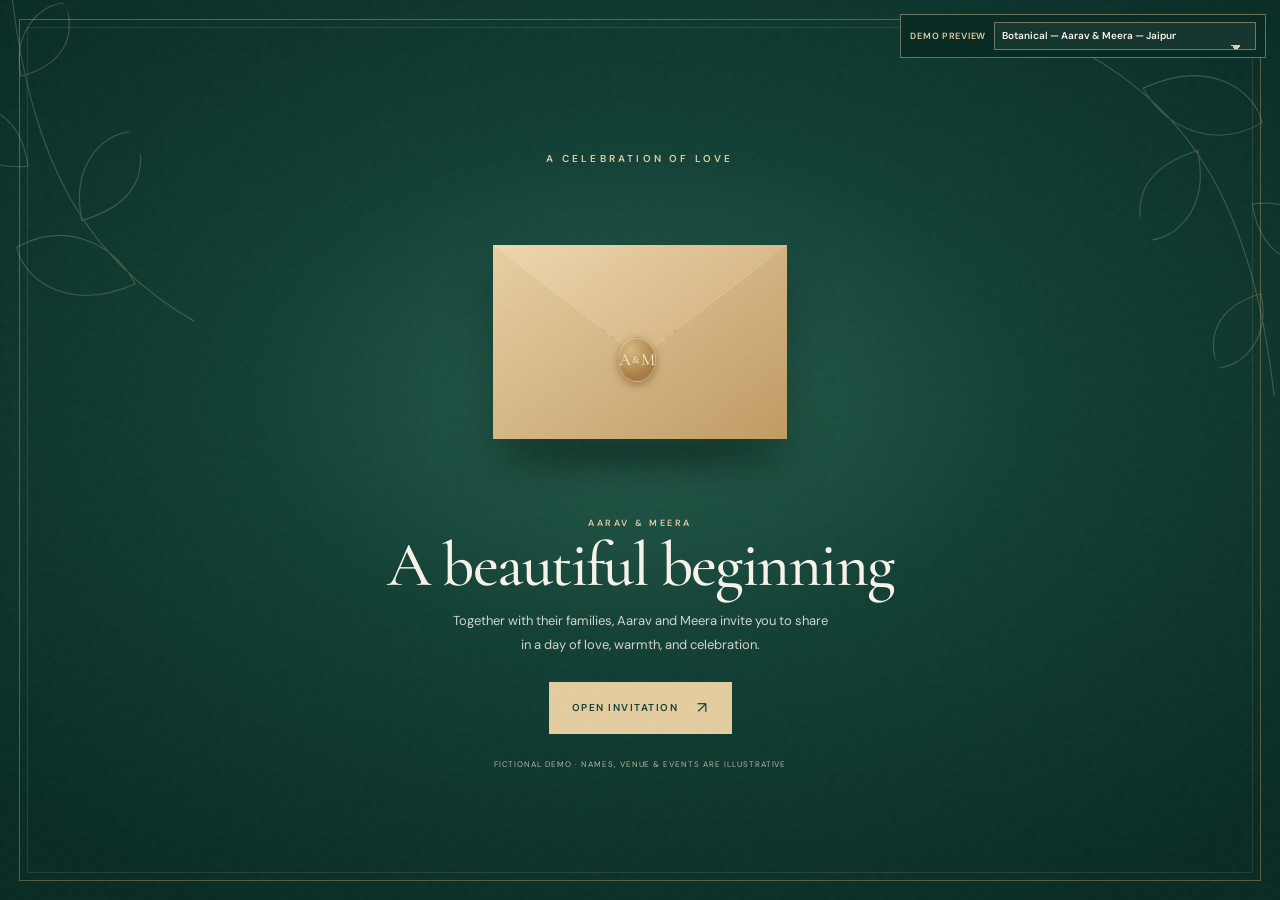
==== commit 875774c1: "Project cleanup and restructuring" ====
--- a/index.html
+++ b/index.html
@@ -12,11 +12,11 @@
   <link
     href="https://fonts.googleapis.com/css2?family=Cormorant+Garamond:ital,wght@0,400;0,500;0,600;1,400;1,500&family=DM+Sans:wght@400;500;600&display=swap"
     rel="stylesheet" />
-  <link rel="stylesheet" href="styles.css" />
-  <link rel="stylesheet" href="envelope.css" />
-  <link rel="stylesheet" href="config.css" />
-  <script src="invitation.config.js" defer></script>
-  <script src="script.js" defer></script>
+  <link rel="stylesheet" href="styles/botanical.css" />
+  <link rel="stylesheet" href="styles/envelope.css" />
+  <link rel="stylesheet" href="styles/config.css" />
+  <script src="config/invitations.js" defer></script>
+  <script src="scripts/botanical.js" defer></script>
 </head>
 
 <body>
--- a/styles/botanical.css
+++ b/styles/botanical.css
@@ -0,0 +1 @@
+:root{--emerald-950:#092b24;--emerald-900:#0e352c;--emerald-800:#123f34;--ivory:#f8f3e9;--ink:#17362e;--ink-soft:#52655d;--gold:#c5a36b;--gold-pale:#e4cca0;--gold-deep:#98733e;--line:rgba(197,163,107,.42);--display:'Cormorant Garamond',Georgia,serif;--sans:'DM Sans',system-ui,sans-serif}*{box-sizing:border-box}html{scroll-behavior:smooth}body{min-width:320px;margin:0;background:var(--emerald-950);color:var(--ivory);font-family:var(--sans);overflow-x:hidden}button,input,select{font:inherit}button{cursor:pointer}button:focus-visible,a:focus-visible,input:focus-visible,select:focus-visible{outline:2px solid var(--gold-pale);outline-offset:4px}.paper-grain{background-image:url("data:image/svg+xml,%3Csvg viewBox='0 0 180 180' xmlns='http://www.w3.org/2000/svg'%3E%3Cfilter id='n'%3E%3CfeTurbulence type='fractalNoise' baseFrequency='.72' numOctaves='3' stitchTiles='stitch'/%3E%3C/filter%3E%3Crect width='100%25' height='100%25' filter='url(%23n)' opacity='.18'/%3E%3C/svg%3E");inset:0;opacity:.14;pointer-events:none;position:fixed;z-index:10}.intro{align-items:center;background:radial-gradient(ellipse 70% 65% at 50% 44%,#28604f 0%,var(--emerald-800) 44%,var(--emerald-950) 100%);display:flex;flex-direction:column;justify-content:center;min-height:100svh;overflow:hidden;padding:54px 26px 34px;position:relative;text-align:center}.frame{border:1px solid var(--line);inset:19px;pointer-events:none;position:absolute}.frame--inner{border-color:rgba(197,163,107,.16);inset:27px}.foliage{color:#e4cca0;opacity:.24;position:absolute;top:-21px;width:230px}.foliage--left{left:-88px;transform:rotate(-27deg)}.foliage--right{right:-88px;transform:rotate(152deg)}.eyebrow{color:var(--gold-pale);font-size:10px;font-weight:600;letter-spacing:.32em;line-height:1.5;margin:0;text-transform:uppercase}.envelope-stage{display:grid;height:325px;margin:5px 0 4px;perspective:1200px;place-items:center;width:min(440px,94vw);z-index:1}.envelope{filter:drop-shadow(0 26px 22px rgba(1,20,15,.35));height:194px;position:relative;transform-style:preserve-3d;transition:transform 1.1s cubic-bezier(.2,.8,.2,1);width:294px}.envelope-shadow{background:rgba(0,15,11,.3);border-radius:50%;bottom:-24px;filter:blur(10px);height:20px;left:8%;position:absolute;width:84%;transition:opacity .55s}.envelope-back{background:linear-gradient(135deg,#d7bd8f 0%,#b6915c 100%);border-radius:3px;inset:0;position:absolute}.envelope-liner{background:linear-gradient(135deg,#e9d4ac,#be9964);clip-path:polygon(0 0,100% 0,50% 67%);inset:0;position:absolute}.letter{background:var(--ivory);bottom:10px;box-shadow:0 5px 16px rgba(66,44,17,.22);display:grid;height:173px;left:17px;place-items:center;position:absolute;right:17px;transform:translateZ(2px);transition:transform 1.15s .38s cubic-bezier(.22,.8,.17,1);z-index:2}.letter-inner{align-items:center;border:1px solid rgba(151,111,59,.52);color:#4e402d;display:flex;flex-direction:column;gap:8px;height:84%;justify-content:center;padding:10px;width:89%}.letter-inner span,.letter-inner small{font-size:8px;letter-spacing:.2em}.letter-inner strong{font-family:var(--display);font-size:29px;font-weight:500;line-height:.85;white-space:nowrap}.letter-inner i,footer i{color:var(--gold-deep);font-style:normal}.letter-inner b{color:var(--gold-deep);font-size:10px;font-weight:400}.envelope-front{background:linear-gradient(143deg,#e7d0a2,#c19b64);clip-path:polygon(0 0,50% 58%,100% 0,100% 100%,0 100%);inset:0;position:absolute;z-index:4}.envelope-flap{backface-visibility:hidden;background:linear-gradient(145deg,#edd8b0,#ca9f68);clip-path:polygon(0 0,100% 0,50% 58%);inset:0;position:absolute;transform-origin:top;transition:transform .78s cubic-bezier(.3,.72,.2,1),z-index 0s .5s;z-index:5}.wax-seal{align-items:center;background:radial-gradient(circle at 32% 28%,#d6ba82,#a77b43 70%);border:1px solid rgba(255,236,193,.3);border-radius:50%;box-shadow:0 3px 8px rgba(68,43,15,.4),inset 0 1px rgba(255,241,202,.35);color:#fff1d1;display:flex;font-family:var(--display);font-size:17px;gap:1px;height:45px;justify-content:center;left:calc(50% - 22px);position:absolute;top:92px;transition:opacity .24s,transform .5s;z-index:6}.wax-seal i{font-size:11px;font-style:normal}.envelope.open{transform:translateY(34px) rotateX(2deg)}.envelope.open .envelope-flap{transform:rotateX(180deg);z-index:1}.envelope.open .wax-seal{opacity:0;transform:scale(.75)}.envelope.open .letter{transform:translate3d(0,-126px,20px)}.envelope.open .envelope-shadow{opacity:.6}.intro-kicker{color:var(--gold-pale);font-size:9px;font-weight:600;letter-spacing:.29em;margin:0 0 8px}.intro h1,.hero h2,.section-heading h2,.rsvp h2,.event-intro h3{font-family:var(--display);font-weight:500}.intro h1{font-size:clamp(39px,6vw,63px);letter-spacing:-.025em;line-height:.9;margin:0}.intro-copy{color:rgba(248,243,233,.83);font-size:13px;line-height:1.85;margin:15px auto 25px;max-width:382px}.button{align-items:center;border:1px solid var(--gold-pale);display:inline-flex;font-size:10px;font-weight:600;gap:19px;justify-content:center;letter-spacing:.15em;min-height:52px;padding:13px 22px;text-decoration:none;text-transform:uppercase;transition:background .25s,color .25s,transform .25s}.button:hover{transform:translateY(-3px)}.button--gold{background:var(--gold-pale);color:var(--emerald-900)}.button--gold:hover{background:#f1dbaf}.button-arrow{font-size:16px;font-weight:400;line-height:0}.demo-badge{color:rgba(224,224,204,.76);font-size:8px;letter-spacing:.12em;margin:25px 0 0;text-transform:uppercase}.invitation{animation:invitation-in .65s ease-out both}@keyframes invitation-in{from{opacity:0;transform:translateY(10px)}to{opacity:1;transform:translateY(0)}}.hero{align-items:center;background:radial-gradient(ellipse at 50% 43%,#285e4e 0%,var(--emerald-800) 47%,var(--emerald-950) 100%);display:flex;flex-direction:column;isolation:isolate;justify-content:center;min-height:100svh;overflow:hidden;padding:100px 30px 74px;position:relative;text-align:center}.hero:before{border:1px solid var(--line);content:"";inset:22px;pointer-events:none;position:absolute}.hero-orbit{border:1px solid rgba(223,198,148,.18);border-radius:50%;height:min(700px,80vw);position:absolute;width:min(700px,80vw);z-index:-1}.hero-orbit:after,.hero-orbit:before{border:1px solid rgba(223,198,148,.12);border-radius:50%;content:"";inset:9%;position:absolute}.hero .eyebrow{margin-bottom:46px}.hero-pretitle{color:var(--gold-pale);font-size:9px;letter-spacing:.3em;margin:0}.hero h2{font-size:clamp(65px,11vw,148px);letter-spacing:-.055em;line-height:.78;margin:19px 0 14px}.hero h2 em{color:var(--gold);font-style:normal;font-weight:400}.hero-subtitle{font-family:var(--display);font-size:clamp(20px,2.3vw,28px);font-style:italic;margin:0}.ornament,.detail-rule{align-items:center;color:var(--gold);display:flex;gap:12px;margin:32px 0}.ornament span,.detail-rule span{background:currentColor;height:1px;width:47px}.hero-date{font-size:11px;font-weight:600;letter-spacing:.19em;margin:0}.hero-venue{color:rgba(248,243,233,.78);font-size:13px;margin:11px 0 0}.hero-venue b{color:var(--gold);font-size:17px;padding:0 5px}.scroll-link{color:var(--gold-pale);font-size:10px;letter-spacing:.18em;margin-top:55px;text-decoration:none;text-underline-offset:7px;text-transform:uppercase}.scroll-link span{font-size:14px;margin-left:5px}.details{background:var(--ivory);color:var(--ink);padding:116px max(25px,calc((100vw - 1120px)/2)) 108px}.section-heading{text-align:center}.eyebrow--ink{color:var(--gold-deep)}.section-heading h2{font-size:clamp(45px,6vw,73px);letter-spacing:-.035em;line-height:.78;margin:17px 0 0}.section-heading h2 i{color:var(--gold-deep);font-weight:400}.countdown{display:grid;gap:clamp(9px,3.6vw,52px);grid-template-columns:repeat(4,1fr);margin:58px auto 47px;max-width:760px}.countdown div{align-items:center;display:flex;flex-direction:column;gap:10px;min-width:0}.countdown strong{font-family:var(--display);font-size:clamp(43px,7.2vw,81px);font-weight:500;line-height:.7}.countdown span{font-size:9px;font-weight:600;letter-spacing:.16em;text-transform:uppercase}.detail-rule{color:var(--gold-deep);justify-content:center;margin:0 auto 79px}.detail-rule span{width:54px}.event-layout{align-items:center;display:grid;gap:clamp(45px,8vw,120px);grid-template-columns:minmax(220px,.85fr) minmax(320px,1.15fr);max-width:950px;margin:auto}.event-intro h3{font-size:clamp(42px,5.1vw,63px);letter-spacing:-.04em;line-height:.78;margin:13px 0 22px}.event-intro>p:not(.demo-note){color:var(--ink-soft);font-size:13px;line-height:1.8;margin:0 0 27px;max-width:310px}.button--outline{border-color:rgba(45,67,53,.65);color:var(--ink);font-size:9px;gap:15px}.button--outline:hover{background:var(--emerald-800);border-color:var(--emerald-800);color:var(--ivory)}.demo-note{color:#867963;font-size:10px;line-height:1.6;margin:14px 0 0}.schedule{border-left:1px solid rgba(159,119,65,.43);list-style:none;margin:0;padding:0 0 0 31px}.schedule li{align-items:flex-start;display:grid;gap:22px;grid-template-columns:76px 1fr;padding:0 0 39px;position:relative}.schedule li:last-child{padding-bottom:0}.schedule li:before{background:var(--ivory);border:1px solid var(--gold-deep);border-radius:50%;content:"";height:9px;left:-36px;position:absolute;top:4px;width:9px}.schedule time{color:var(--gold-deep);font-size:10px;font-weight:600;letter-spacing:.08em;padding-top:3px}.schedule-mark{color:var(--gold-deep);font-size:15px}.schedule h4{font-family:var(--display);font-size:30px;font-weight:500;line-height:.95;margin:5px 0 7px}.schedule p{color:var(--ink-soft);font-size:12px;margin:0}.rsvp{background:radial-gradient(ellipse 78% 85% at 80% 36%,#245747,var(--emerald-900) 65%);isolation:isolate;overflow:hidden;padding:115px max(25px,calc((100vw - 940px)/2)) 121px;position:relative}.rsvp:before{border:1px solid var(--line);content:"";inset:23px;pointer-events:none;position:absolute}.rsvp-foliage{bottom:-178px;color:#dcbf86;opacity:.17;position:absolute;right:-69px;transform:rotate(-31deg);width:350px;z-index:-1}.rsvp-copy{text-align:center}.rsvp h2{font-size:clamp(49px,6vw,77px);letter-spacing:-.04em;line-height:.8;margin:17px 0 17px}.rsvp-copy>p:last-child{color:rgba(248,243,233,.8);font-size:13px;line-height:1.75;margin:0 auto;max-width:340px}.rsvp form{display:flex;flex-direction:column;gap:20px;margin:39px auto 0;max-width:450px}.field{display:flex;flex-direction:column;gap:9px;text-align:left}.field label{color:var(--gold-pale);font-size:9px;font-weight:600;letter-spacing:.16em;text-transform:uppercase}input,select{appearance:none;background:rgba(255,255,255,.055);border:1px solid rgba(226,206,165,.55);border-radius:0;color:var(--ivory);min-height:52px;outline-offset:3px;padding:13px 15px;width:100%}select{background-image:linear-gradient(45deg,transparent 50%,var(--gold-pale) 50%),linear-gradient(135deg,var(--gold-pale) 50%,transparent 50%);background-position:calc(100% - 19px) 22px,calc(100% - 14px) 22px;background-repeat:no-repeat;background-size:5px 5px,5px 5px;padding-right:38px}select option{background:var(--emerald-900);color:var(--ivory)}input::placeholder{color:rgba(248,243,233,.55)}form .button{margin-top:4px}.rsvp-status{color:#f4ddb1;font-size:12px;line-height:1.5;margin:0;min-height:18px;text-align:center}.demo-note--light{color:rgba(230,231,215,.7);margin:-6px auto 0;max-width:330px;text-align:center}footer{align-items:center;background:#08271f;display:flex;flex-direction:column;gap:10px;padding:54px 20px 67px;text-align:center}footer span{font-family:var(--display);font-size:21px;font-style:italic}footer strong{font-family:var(--display);font-size:59px;font-weight:400;line-height:1}footer p{color:rgba(225,229,211,.64);font-size:9px;letter-spacing:.15em;margin:7px 0 0}@media (max-width:600px){.intro{padding:48px 24px 26px}.frame{inset:12px}.frame--inner{inset:19px}.foliage{width:178px}.foliage--left{left:-78px}.foliage--right{right:-78px}.envelope-stage{height:297px;margin-top:-2px}.envelope{transform:scale(.89)}.envelope.open{transform:scale(.89) translateY(34px) rotateX(2deg)}.intro-copy{margin-bottom:21px}.demo-badge{line-height:1.7;margin-top:19px;max-width:265px}.hero{padding:90px 28px 63px}.hero:before{inset:14px}.hero-orbit{height:82vw;width:82vw}.hero .eyebrow{margin-bottom:35px}.hero-pretitle{font-size:8px}.hero h2{font-size:clamp(61px,19.5vw,86px);line-height:.76}.hero-subtitle{font-size:20px}.hero-date{font-size:9px;letter-spacing:.15em}.hero-venue{font-size:12px}.scroll-link{margin-top:44px}.details{padding:86px 22px}.countdown{gap:6px;margin:49px 0 42px}.countdown strong{font-size:clamp(40px,13vw,58px)}.countdown span{font-size:7px;letter-spacing:.12em}.detail-rule{margin-bottom:59px}.event-layout{grid-template-columns:1fr}.event-intro{text-align:center}.event-intro>p:not(.demo-note){margin-left:auto;margin-right:auto}.schedule{margin:4px 0 0;padding-left:26px}.schedule li{gap:13px;grid-template-columns:70px 1fr;padding-bottom:32px}.schedule li:before{left:-31px}.schedule h4{font-size:27px}.rsvp{padding:87px 24px 92px}.rsvp:before{inset:14px}.rsvp-foliage{bottom:-205px;right:-135px;width:315px}}@media (min-width:601px) and (max-width:850px){.event-layout{gap:55px}.details{padding-left:45px;padding-right:45px}}@media (min-width:1100px){.intro h1{font-size:63px}.envelope-stage{height:342px}.details{padding-top:135px;padding-bottom:128px}}@media (prefers-reduced-motion:reduce){html{scroll-behavior:auto}*,*:before,*:after{animation-duration:.01ms!important;animation-iteration-count:1!important;scroll-behavior:auto!important;transition-duration:.01ms!important}}[hidden]{display:none!important}
--- a/styles/envelope.css
+++ b/styles/envelope.css
@@ -0,0 +1,53 @@
+/* Keep the completed, scrollable invitation within the actual viewport at 320px. */
+html, body { min-width:0; }
+
+/* The envelope is a single, centered component. Only its own layers animate. */
+.envelope { transform-origin:50% 50%; }
+.envelope-back { z-index:1; }
+.envelope-liner { z-index:2; }
+.letter {
+  transform:translateY(0);
+  transition:transform .82s .72s cubic-bezier(.2,.78,.2,1), z-index 0s .72s;
+  z-index:3;
+}
+.envelope-front {
+  transform-origin:50% 100%;
+  transition:opacity .28s 1.45s ease, transform .52s 1.38s cubic-bezier(.22,.75,.2,1), z-index 0s 1.9s;
+  z-index:4;
+}
+.envelope-flap {
+  transform-origin:50% 0;
+  transition:transform .72s .08s cubic-bezier(.25,.75,.25,1), z-index 0s .8s;
+  z-index:6;
+}
+.wax-seal {
+  transition:opacity .2s ease, transform .32s cubic-bezier(.2,.8,.2,1);
+  z-index:7;
+}
+
+.envelope.open { transform:none; }
+.envelope.open .envelope-flap { transform:rotateX(180deg); z-index:1; }
+.envelope.open .wax-seal { opacity:0; transform:scale(.82); }
+.envelope.open .letter { transform:translateY(-122px); z-index:8; }
+.envelope.open .envelope-front { opacity:0; transform:translateY(26px); z-index:1; }
+.envelope.open .envelope-back,
+.envelope.open .envelope-liner { opacity:.2; transition:opacity .3s 1.42s ease; }
+.envelope.open .envelope-shadow { opacity:.48; transition:opacity .3s 1.42s ease; }
+
+/* Countdown cells use separate, stable line boxes for every number and label. */
+.countdown { align-items:start; gap:clamp(10px,3.6vw,52px); }
+.countdown .countdown-item { align-items:center; display:flex; flex-direction:column; gap:13px; min-width:0; text-align:center; }
+.countdown .countdown-item strong { display:block; font-variant-numeric:tabular-nums; line-height:1; min-height:1em; white-space:nowrap; }
+.countdown .countdown-item span { display:block; line-height:1.2; min-height:1.2em; white-space:nowrap; }
+
+@media (max-width:600px) {
+  .envelope.open { transform:scale(.89); }
+  .envelope.open .letter { transform:translateY(-122px); }
+  .countdown .countdown-item { gap:10px; }
+  .countdown .countdown-item strong { line-height:1.05; }
+  .countdown .countdown-item span { letter-spacing:.08em; line-height:1.3; }
+}
+
+@media (prefers-reduced-motion:reduce) {
+  .envelope.open .letter { transform:translateY(-122px); }
+}
--- a/styles/config.css
+++ b/styles/config.css
@@ -0,0 +1,92 @@
+/* Local-only configuration preview control. It does not participate in invitation layout. */
+.demo-switcher {
+    position: fixed;
+    right: 14px;
+    top: 14px;
+    z-index: 30;
+    display: flex;
+    align-items: center;
+    gap: 8px;
+    padding: 7px 9px;
+    border: 1px solid rgba(228, 204, 160, .45);
+    background: rgba(9, 43, 36, .88);
+    color: var(--gold-pale);
+    font: 600 9px/1 var(--sans);
+    letter-spacing: .08em;
+    text-transform: uppercase;
+    backdrop-filter: blur(8px)
+}
+
+.demo-switcher select {
+    min-height: 28px;
+    width: auto;
+    padding: 4px 25px 4px 7px;
+    border-color: rgba(228, 204, 160, .45);
+    font-size: 10px;
+    color: var(--ivory)
+}
+
+.rsvp-status[data-state="error"] {
+    color: #f4c5b0
+}
+
+.rsvp-status[data-state="pending"] {
+    color: var(--gold-pale)
+}
+
+.rsvp-status[data-state="success"] {
+    color: #d9ead0
+}
+
+.field textarea {
+    appearance: none;
+    background: rgba(255, 255, 255, .055);
+    border: 1px solid rgba(226, 206, 165, .55);
+    border-radius: 0;
+    color: var(--ivory);
+    display: block;
+    box-sizing: border-box;
+    width: 100%;
+    min-height: 92px;
+    outline-offset: 3px;
+    padding: 13px 15px;
+    resize: vertical;
+    font: inherit;
+    line-height: 1.5
+}
+
+.field textarea::placeholder {
+    color: rgba(248, 243, 233, .55)
+}
+
+.field textarea:focus-visible {
+    outline: 2px solid var(--gold-pale);
+    outline-offset: 4px
+}
+
+.field label span {
+    font-size: .8em;
+    opacity: .72;
+    text-transform: none;
+    letter-spacing: 0
+}
+
+.rsvp-honeypot {
+    position: absolute;
+    width: 1px;
+    height: 1px;
+    overflow: hidden;
+    clip: rect(0 0 0 0);
+    white-space: nowrap
+}
+
+@media (max-width:600px) {
+    .demo-switcher {
+        right: 10px;
+        top: 10px
+    }
+
+    .demo-switcher label {
+        display: none
+    }
+}
